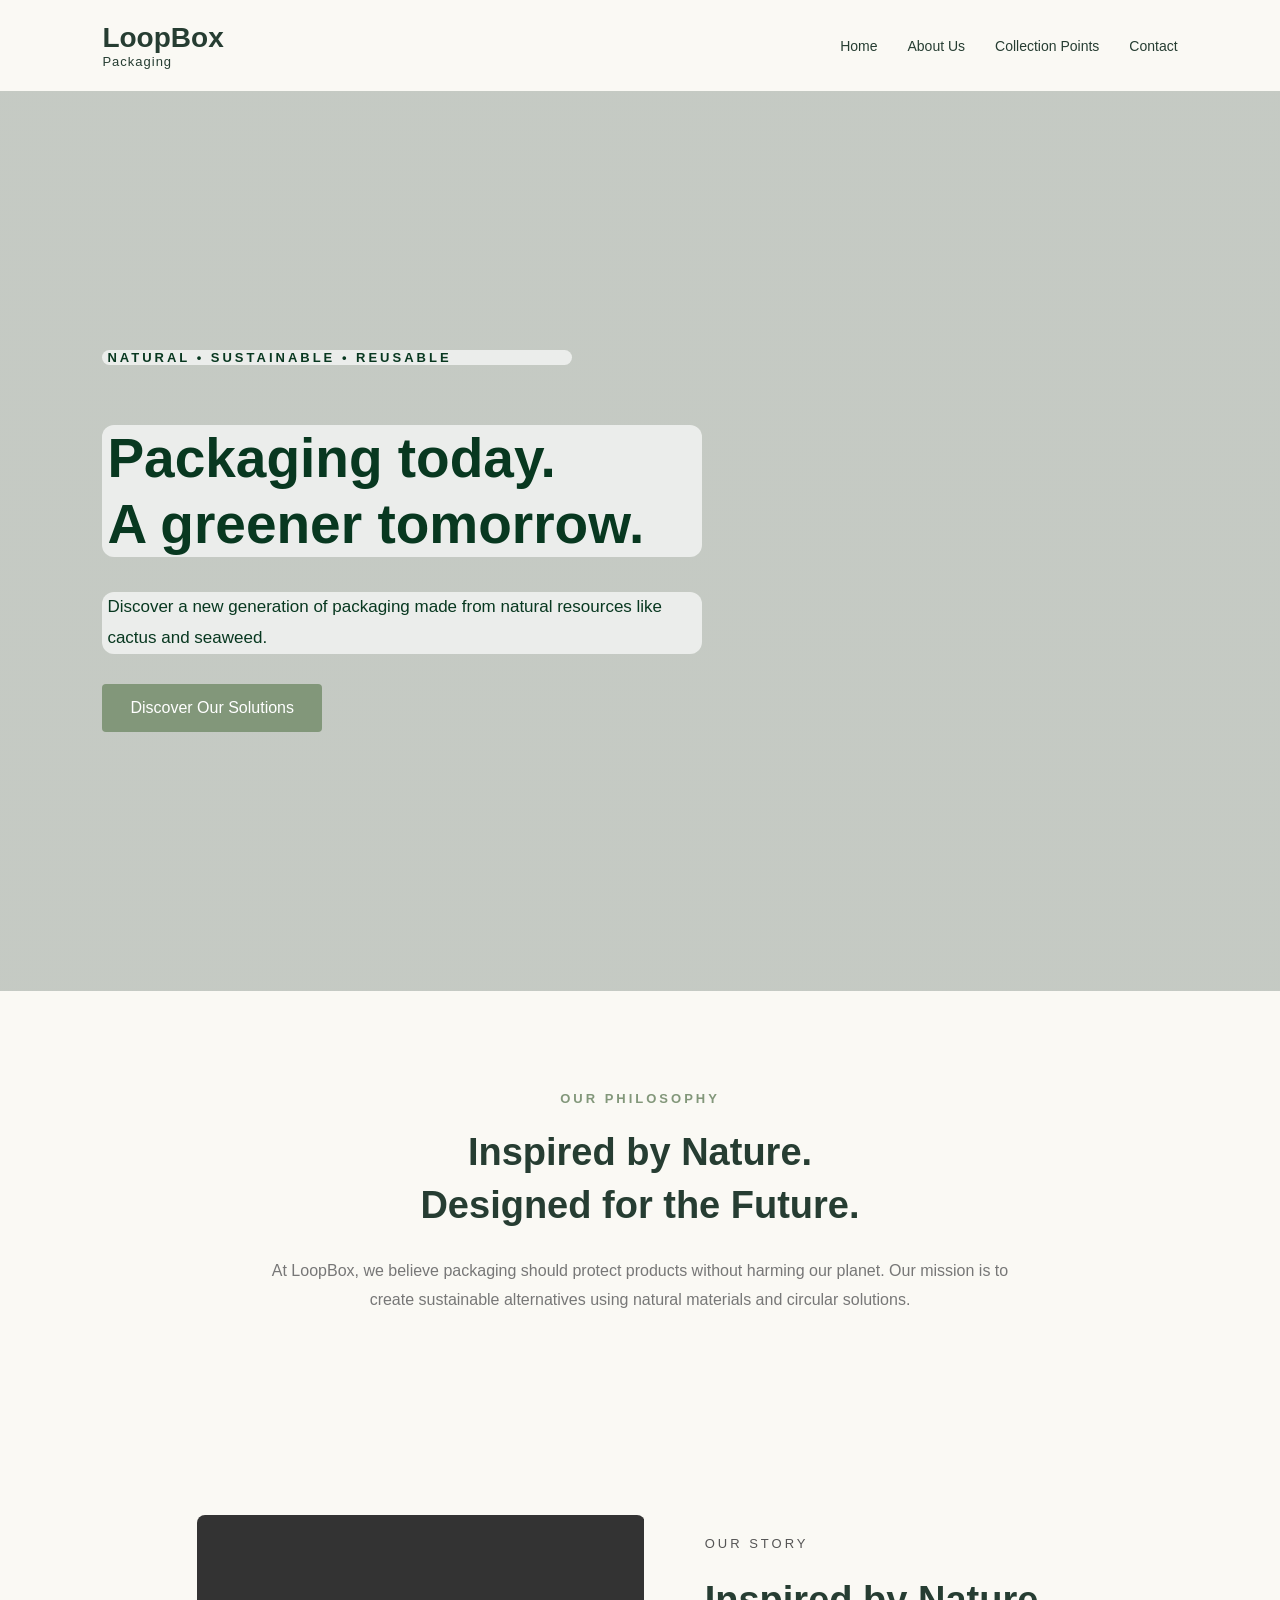
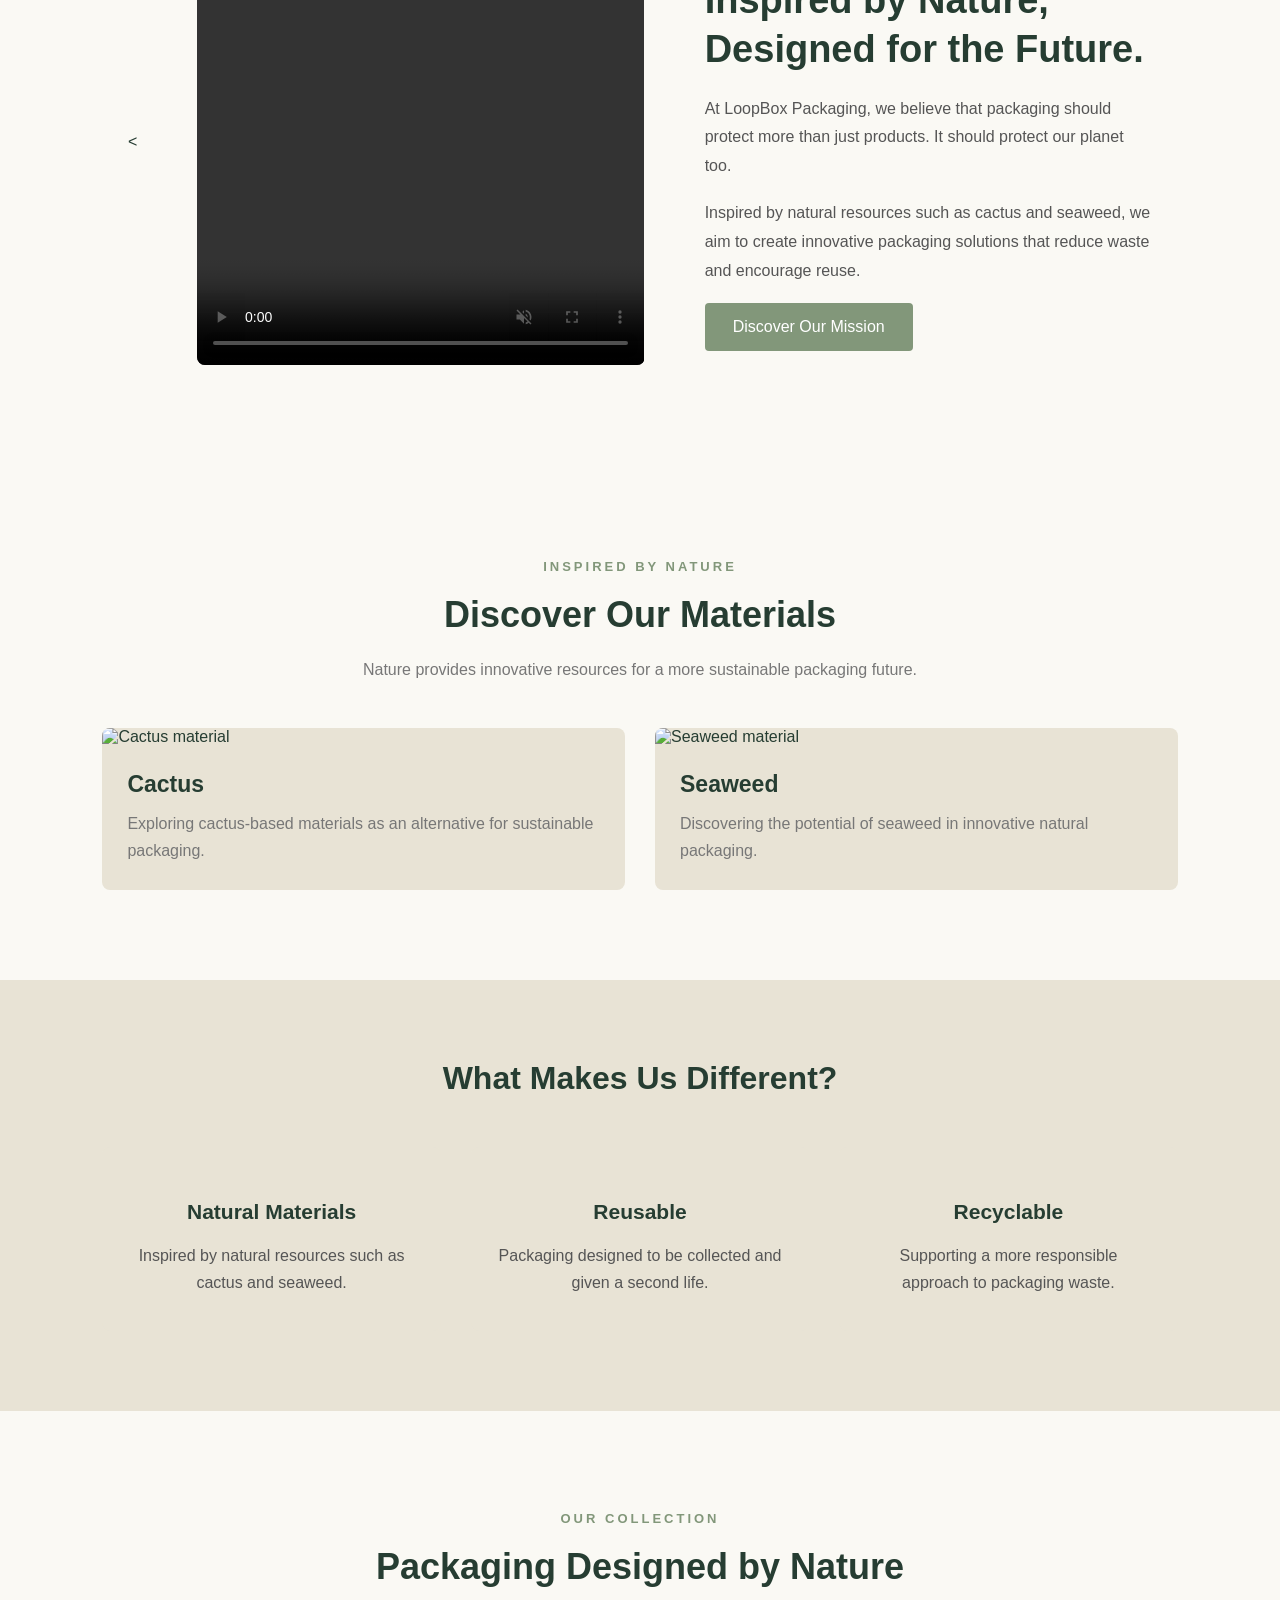
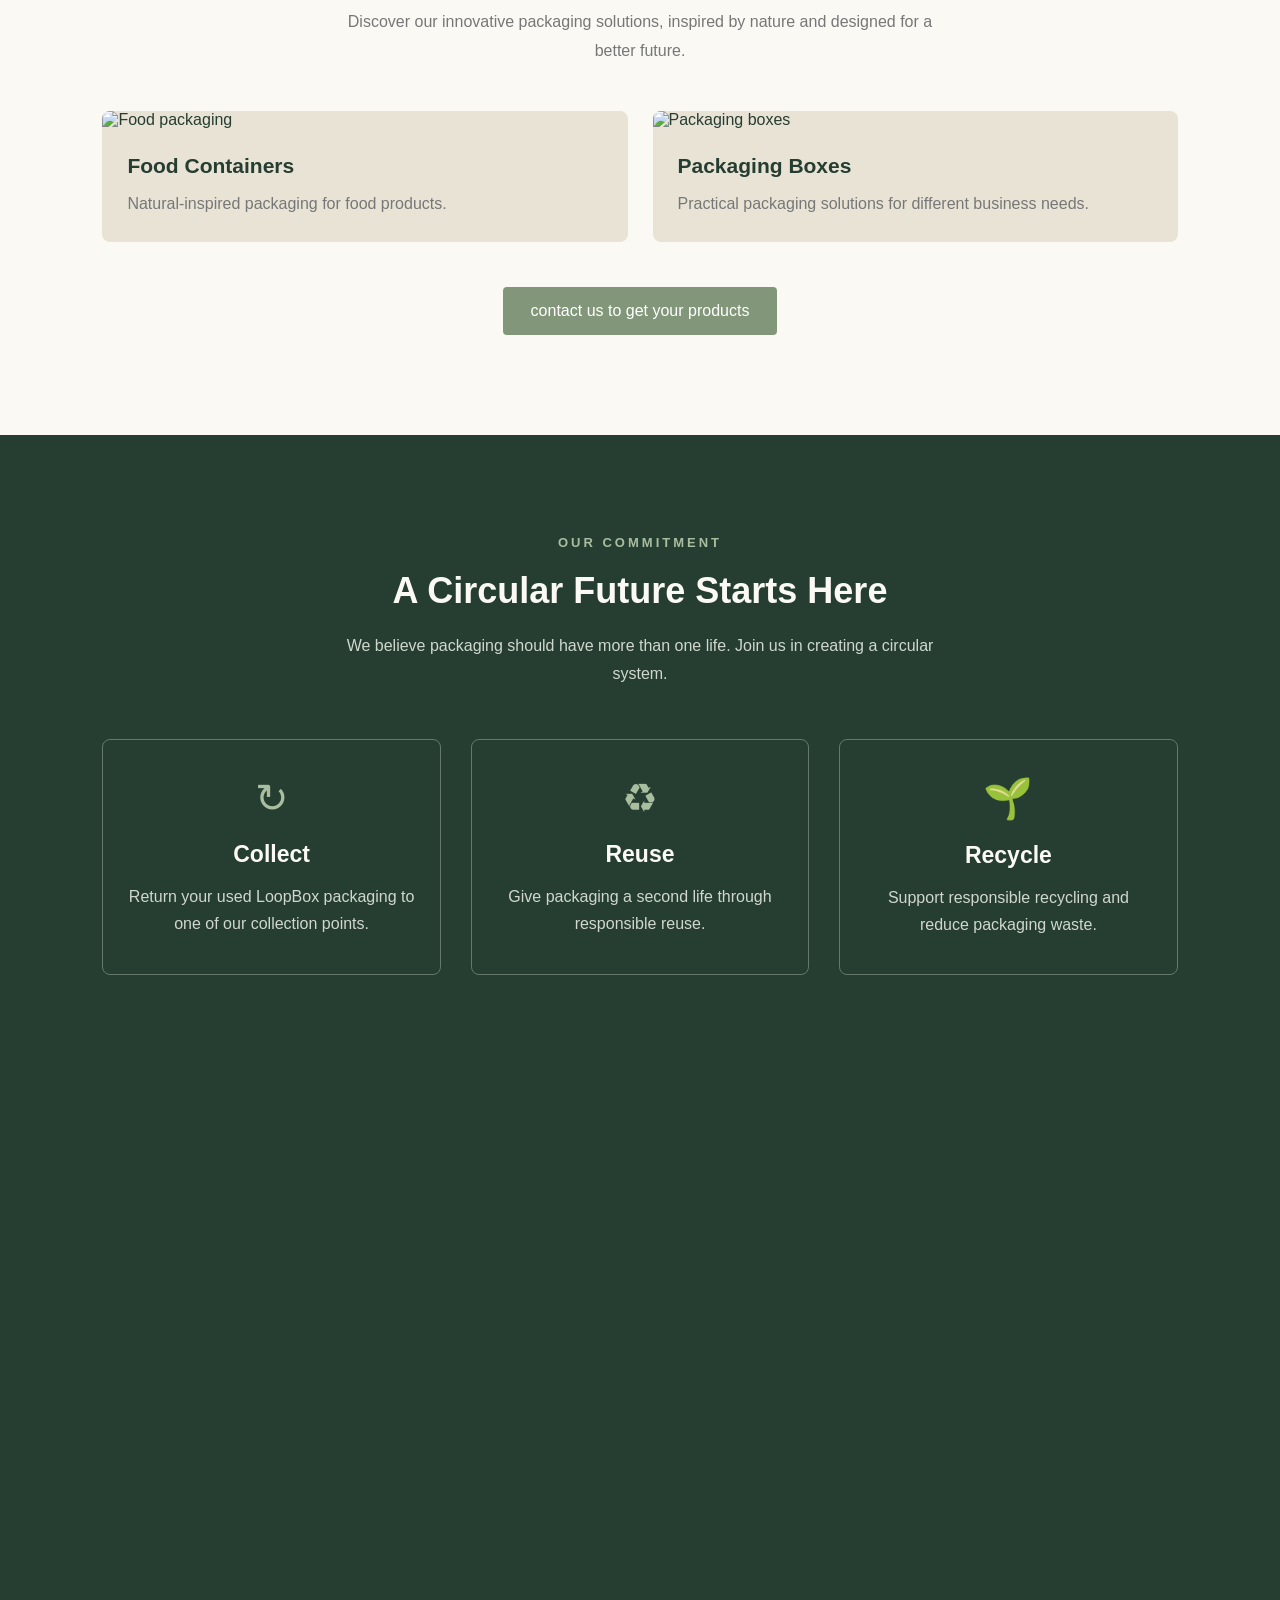
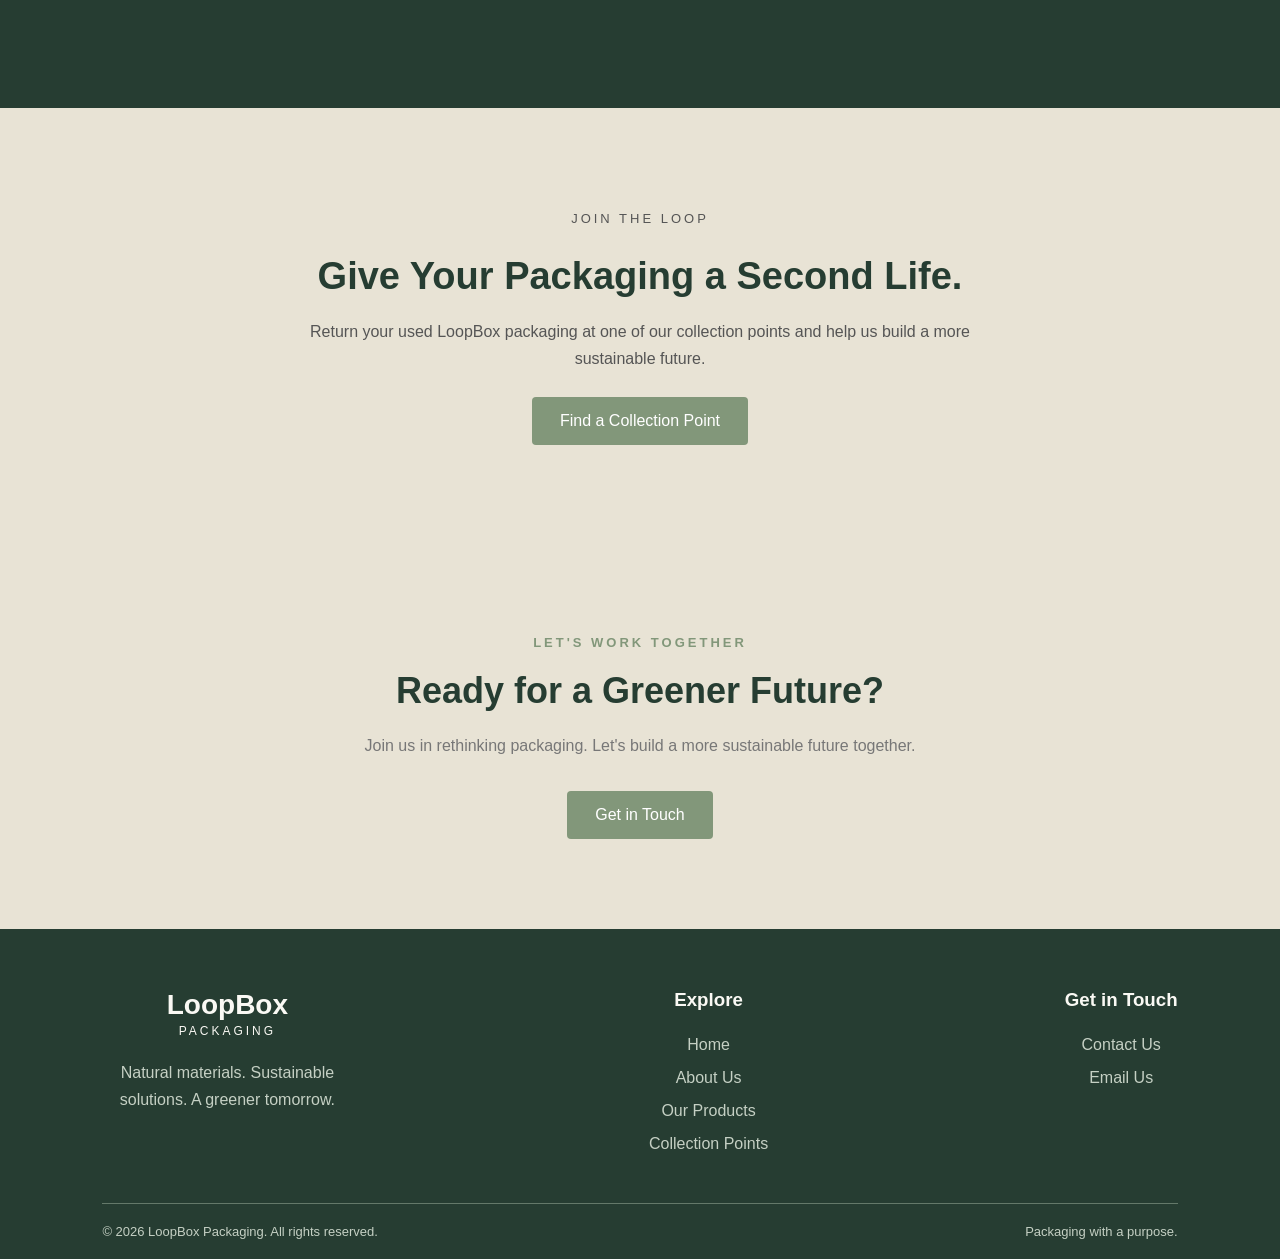
==== index.html @ 05e1ae44 "Add files via upload" ====
<!DOCTYPE html>
<html lang="en">

<head>
    <meta charset="UTF-8">
    <meta name="viewport" content="width=device-width, initial-scale=1.0">

    <title>LoopBox Packaging | Sustainable Packaging</title>

    <link rel="stylesheet" href="style.css">
</head>

<body>

    <!-- Navigation -->
    <header>
        <nav class="navbar">

            <a href="index.html" class="logo">
                LoopBox
                <span>Packaging</span>
            </a>

            <ul class="nav-links">
                <li><a href="index.html">Home</a></li>
                <li><a href="about.html">About Us</a></li>
                <li><a href="collection.html">Collection Points</a></li>
                <li><a href="contact.html">Contact</a></li>
            </ul>

        </nav>
    </header>


    <!-- Hero Section -->
    <main>

        <section class="hero">

            <div class="hero-content">

                <p class="subtitle">
                    NATURAL • SUSTAINABLE • REUSABLE
                </p>

                <h1>
                    Packaging today.
                    <br>
                    A greener tomorrow.
                </h1>

                <p class="hero-description">
                    Discover a new generation of packaging
                    made from natural resources like cactus
                    and seaweed.
                </p>

                <a href="products.html" class="btn">
                    Discover Our Solutions
                </a>

            </div>

        </section>


        <!-- Introduction -->
        <section class="intro">

            <p class="subtitle">OUR PHILOSOPHY</p>

            <h2>
                Inspired by Nature.
                <br>
                Designed for the Future.
            </h2>

            <p>
                At LoopBox, we believe packaging should
                protect products without harming our planet.
                Our mission is to create sustainable alternatives
                using natural materials and circular solutions.
            </p>

        </section>

<!-- About Us Section -->
<section class="about-section" id="about">

<<div class="about-image">
    <video autoplay muted loop playsinline controls>
        <source src="images/about.mp4" type="video/mp4">
        Your browser does not support this video.
    </video>
</div>
    <div class="about-content">
        <p class="section-subtitle">OUR STORY</p>

        <h2>Inspired by Nature, Designed for the Future.</h2>

        <p>
            At LoopBox Packaging, we believe that packaging
            should protect more than just products. It should
            protect our planet too.
        </p>

        <p>
            Inspired by natural resources such as cactus and
            seaweed, we aim to create innovative packaging
            solutions that reduce waste and encourage reuse.
        </p>

        <a href="#contact" class="btn">Discover Our Mission</a>
    </div>

</section>

<!-- Our Materials -->
<section class="materials">

    <p class="subtitle">INSPIRED BY NATURE</p>

    <h2>Discover Our Materials</h2>

    <p class="materials-description">
        Nature provides innovative resources
        for a more sustainable packaging future.
    </p>

    <div class="materials-container">

        <div class="material-card">
            <img src="images/cactus.jpg" alt="Cactus material">

            <div class="material-info">
                <h3>Cactus</h3>
                <p>
                    Exploring cactus-based materials
                    as an alternative for sustainable packaging.
                </p>
            </div>
        </div>

        <div class="material-card">
            <img src="images/seaweed.jpg" alt="Seaweed material">

            <div class="material-info">
                <h3>Seaweed</h3>
                <p>
                    Discovering the potential of seaweed
                    in innovative natural packaging.
                </p>
            </div>
        </div>

    </div>

</section>



 <!-- Our Values -->
        <section class="values">

            <h2>What Makes Us Different?</h2>

            <div class="values-container">

                <div class="value-card">
                    <h3>Natural Materials</h3>
                    <p>
                        Inspired by natural resources
                        such as cactus and seaweed.
                    </p>
                </div>

                <div class="value-card">
                    <h3>Reusable</h3>
                    <p>
                        Packaging designed to be
                        collected and given a second life.
                    </p>
                </div>

                <div class="value-card">
                    <h3>Recyclable</h3>
                    <p>
                        Supporting a more responsible
                        approach to packaging waste.
                    </p>
                </div>

            </div>

        </section>

    </main>

<!-- Our Products -->
<section class="products">

    <p class="subtitle">OUR COLLECTION</p>

    <h2>Packaging Designed by Nature</h2>

    <p class="products-description">
        Discover our innovative packaging solutions,
        inspired by nature and designed for a better future.
    </p>

    <div class="products-container">

        <div class="product-card">
            <img src="images/food.jpeg" alt="Food packaging">

            <div class="product-info">
                <h3>Food Containers</h3>
                <p>
                    Natural-inspired packaging
                    for food products.
                </p>
            </div>
        </div>

        <div class="product-card">
            <img src="images/box.jpeg" alt="Packaging boxes">

            <div class="product-info">
                <h3>Packaging Boxes</h3>
                <p>
                    Practical packaging solutions
                    for different business needs.
                </p>
            </div>
        </div>

    </div>

    <a href="contact.html" class="btn">
        contact us to get your products
    </a>

</section>


<!-- Circular Approach -->
<section class="circular">

    <p class="subtitle">OUR COMMITMENT</p>

    <h2>A Circular Future Starts Here</h2>

    <p class="circular-description">
        We believe packaging should have more than
        one life. Join us in creating a circular system.
    </p>

    <div class="circular-container">

        <div class="circular-card">
            <div class="circular-icon">↻</div>
            <h3>Collect</h3>
            <p>
                Return your used LoopBox packaging
                to one of our collection points.
            </p>
        </div>

        <div class="circular-card">
            <div class="circular-icon">♻</div>
            <h3>Reuse</h3>
            <p>
                Give packaging a second life
                through responsible reuse.
            </p>
        </div>

        <div class="circular-card">
            <div class="circular-icon">🌱</div>
            <h3>Recycle</h3>
            <p>
                Support responsible recycling
                and reduce packaging waste.
            </p>
        </div>

    </div>
<!-- Video Section -->
<section class="video-section">

    <video autoplay muted loop playsinline>
        <source src="images/video collection.mp4" type="video/mp4">
        Your browser does not support video.
    </video>

    <div class="video-overlay">
        <p>INSPIRED BY NATURE</p>
        <h2>A Better Way to Package.</h2>
    </div>

</section>

</section>
<!-- Collection Points Section -->
<section class="collection-section" id="collection-points">

    <div class="collection-content">
        <p class="section-subtitle">JOIN THE LOOP</p>

        <h2>Give Your Packaging a Second Life.</h2>

        <p>
            Return your used LoopBox packaging at one of our
            collection points and help us build a more sustainable future.
        </p>

        <a href="collection.html" class="btn">
            Find a Collection Point
        </a>
    </div>

</section>
<!-- Contact Section -->
<section class="contact-section">

    <p class="subtitle">LET'S WORK TOGETHER</p>

    <h2>Ready for a Greener Future?</h2>

    <p>
        Join us in rethinking packaging.
        Let's build a more sustainable future together.
    </p>

    <a href="contact.html" class="btn">
        Get in Touch
    </a>

</section>

    <!-- Footer -->
    
<!-- FOOTER -->
<footer class="footer">

    <div class="footer-container">

        <div class="footer-brand">
            <h2>LoopBox</h2>
            <span>PACKAGING</span>

            <p>
                Natural materials.
                Sustainable solutions.
                A greener tomorrow.
            </p>
        </div>

        <div class="footer-links">
            <h3>Explore</h3>
            <a href="index.html">Home</a>
            <a href="about.html">About Us</a>
            <a href="products.html">Our Products</a>
            <a href="collection-points.html">Collection Points</a>
        </div>

        <div class="footer-links">
            <h3>Get in Touch</h3>
            <a href="contact.html">Contact Us</a>
            <a href="mailto:info@loopbox.com">Email Us</a>
        </div>

    </div>

    <div class="footer-bottom">
        <p>© 2026 LoopBox Packaging. All rights reserved.</p>
        <p>Packaging with a purpose.</p>
    </div>

</footer>


</body>
</html>
---- style.css ----
/* GENERAL */
* {
    margin: 0;
    padding: 0;
    box-sizing: border-box;
}

body {
    font-family: Arial, sans-serif;
    background-color: #FAF9F4;
    color: #263D32;
}

/* NAVBAR */
.navbar {
    display: flex;
    justify-content: space-between;
    align-items: center;
    padding: 22px 8%;
    background-color: #FAF9F4;
}

.logo {
    text-decoration: none;
    color: #263D32;
    font-size: 27px;
    font-weight: bold;
}

.logo span {
    display: block;
    font-size: 13px;
    font-weight: normal;
    letter-spacing: 1px;
}

.nav-links {
    display: flex;
    list-style: none;
    gap: 30px;
}

.nav-links a {
    text-decoration: none;
    color: #263D32;
    font-size: 14px;
    transition: 0.3s;
}

.nav-links a:hover {
    color: #82977A;
}

/* HERO */
.hero {
    min-height: 600px;
    display: flex;
    align-items: center;
    padding: 80px 8%;
    margin-bottom: 100px;
    width: 100%;
    min-height: 100vh;
    margin:0%;

    background-image:
        linear-gradient(
            rgba(38, 61, 50, 0.25),
            rgba(38, 61, 50, 0.25)
        ),
        url("images/image.jpeg");

    background-size: cover;
    background-position: center;
}

.hero-content {
    max-width: 600px;
    color: white;
}

.subtitle {
    color: #82977A;
    font-size: 13px;
    letter-spacing: 3px;
    margin-bottom: 20px;
    font-weight: bold;
}

.hero .subtitle {
    color: #083820;
    background-color: #F5F7F6CC;
    margin-right: 130px;
    border-radius: 12px;
    padding-left: 5px;
}

.hero h1 {
    color:#083820;
    font-size: 55px;
    line-height: 1.2;
    margin-bottom: 35px;
    margin-top: 60px;
    background-color: #F5F7F6CC;
    border-radius: 12px;
    padding-left: 5px;
}


.hero-description {
    border-radius: 12px;
    color:#083820;
    font-size: 17px;
    line-height: 1.8;
    margin-bottom: 30px;
    background-color: #F5F7F6CC;
    padding-left: 5px;
}

/* BUTTON */
.btn {
    display: inline-block;
    background-color: #82977A;
    color: white;
    text-decoration: none;
    padding: 15px 28px;
    border-radius: 4px;
    transition: 0.3s;
}

.btn:hover {
    background-color: #263D32;
}

/* INTRODUCTION */
.intro {
    text-align: center;
    padding: 100px 20%;
}

.intro h2 {
    font-size: 38px;
    line-height: 1.4;
    margin-bottom: 25px;
}

.intro > p:last-child {
    color: #777;
    line-height: 1.8;
    font-size: 16px;
}

/* VALUES */
.values {
    background-color: #E8E3D5;
    padding: 80px 8%;
    text-align: center;
}

.values h2 {
    font-size: 32px;
    margin-bottom: 50px;
}

.values-container {
    display: flex;
    justify-content: center;
    gap: 30px;
}

.value-card {
    background-color: #FAF9F4;
    padding: 40px 25px;
    flex: 1;
    border-radius: 8px;
}

.value-card h3 {
    margin-bottom: 20px;
    font-size: 21px;
}

.value-card p {
    color: #777;
    line-height: 1.7;
}

/* FOOTER */
footer {
    background-color: #263D32;
    color: white;
    text-align: center;
    padding: 25px;
}

/* RESPONSIVE */
@media (max-width: 768px) {

    .navbar {
        flex-direction: column;
        gap: 20px;
    }

    .nav-links {
        flex-wrap: wrap;
        justify-content: center;
        gap: 15px;
    }

    .hero h1 {
        font-size: 38px;
    }

    .intro {
        padding: 70px 8%;
    }

    .values-container {
        flex-direction: column;
    }
}

/* MATERIALS */

.materials {
    padding: 90px 8%;
    text-align: center;
}

.materials h2 {
    font-size: 36px;
    margin-bottom: 20px;
}

.materials-description {
    color: #777;
    line-height: 1.7;
    margin-bottom: 45px;
}

.materials-container {
    display: flex;
    justify-content: center;
    gap: 30px;
}

.material-card {
    flex: 1;
    background-color: #E8E3D5;
    border-radius: 8px;
    overflow: hidden;
    text-align: left;
    transition: 0.3s;
}

.material-card:hover {
    transform: translateY(-5px);
}

.material-card img {
    width: 100%;
    height: 280px;
    object-fit: cover;
    padding: 0%;
}

.material-info {
    padding: 25px;
}

.material-info h3 {
    font-size: 23px;
    margin-bottom: 12px;
}

.material-info p {
    color: #777;
    line-height: 1.7;
}

@media (max-width: 768px) {
    .materials-container {
        flex-direction: column;
    }
}

/* CIRCULAR APPROACH */

.circular {
    padding: 100px 8%;
    text-align: center;
    background-color: #263D32;
    color: #FAF9F4;
}

.circular .subtitle {
    color: #A9BD9F;
}

.circular h2 {
    font-size: 36px;
    margin-bottom: 20px;
}

.circular-description {
    color: #D0D8CE;
    line-height: 1.8;
    max-width: 600px;
    margin: 0 auto 50px;
}

.circular-container {
    display: flex;
    justify-content: center;
    gap: 30px;
    margin-bottom: 50px;
}

.circular-card {
    flex: 1;
    padding: 35px 25px;
    border: 1px solid #64796A;
    border-radius: 8px;
    transition: 0.3s;
}

.circular-card:hover {
    background-color: #344F40;
    transform: translateY(-5px);
}

.circular-icon {
    font-size: 40px;
    margin-bottom: 20px;
    color: #A9BD9F;
}

.circular-card h3 {
    font-size: 23px;
    margin-bottom: 15px;
}

.circular-card p {
    color: #D0D8CE;
    line-height: 1.7;
}

.circular .btn {
    background-color: #82977A;
}

@media (max-width: 768px) {
    .circular-container {
        flex-direction: column;
    }

    .circular h2 {
        font-size: 29px;
    }
}

/* PRODUCTS */

.products {
    padding: 100px 8%;
    text-align: center;
    background-color: #FAF9F4;
}

.products h2 {
    font-size: 36px;
    margin-bottom: 20px;
}

.products-description {
    color: #777;
    line-height: 1.8;
    max-width: 600px;
    margin: 0 auto 45px;
}

.products-container {
    display: flex;
    justify-content: center;
    gap: 25px;
    margin-bottom: 45px;
}

.product-card {
    flex: 1;
    background-color: #E8E3D5;
    border-radius: 8px;
    overflow: hidden;
    text-align: left;
    transition: 0.3s;
}

.product-card:hover {
    transform: translateY(-6px);
}

.product-card img {
    width: 100%;
    height: 250px;
    object-fit: cover;
}

.product-info {
    padding: 25px;
}

.product-info h3 {
    font-size: 21px;
    margin-bottom: 12px;
}

.product-info p {
    color: #777;
    line-height: 1.7;
}

@media (max-width: 768px) {
    .products-container {
        flex-direction: column;
    }
}

/* CONTACT SECTION */

.contact-section {
    padding: 90px 8%;
    text-align: center;
    background-color: #E8E3D5;
}

.contact-section h2 {
    font-size: 36px;
    margin-bottom: 20px;
}

.contact-section p:not(.subtitle) {
    color: #777;
    line-height: 1.8;
    margin-bottom: 30px;
}

/* FOOTER */

.footer {
    background-color: #263D32;
    color: #FAF9F4;
    padding: 60px 8% 20px;
}

.footer-container {
    display: flex;
    justify-content: space-between;
    gap: 40px;
    margin-bottom: 50px;
}

.footer-brand h2 {
    font-size: 28px;
}

.footer-brand span {
    font-size: 12px;
    letter-spacing: 3px;
}

.footer-brand p {
    color: #C5D0C4;
    line-height: 1.7;
    margin-top: 20px;
    max-width: 250px;
}

.footer-links {
    display: flex;
    flex-direction: column;
    gap: 15px;
}

.footer-links h3 {
    margin-bottom: 10px;
}

.footer-links a {
    color: #C5D0C4;
    text-decoration: none;
    transition: 0.3s;
}

.footer-links a:hover {
    color: white;
}

.footer-bottom {
    border-top: 1px solid #64796A;
    padding-top: 20px;
    display: flex;
    justify-content: space-between;
    color: #C5D0C4;
    font-size: 13px;
}

@media (max-width: 768px) {
    .footer-container {
        flex-direction: column;
    }

    .footer-bottom {
        flex-direction: column;
        gap: 12px;
    }
}

/* VIDEO SECTION */

.video-section {
    position: relative;
    width: 300px;
    height: 533px;
    margin: 50px auto;
    overflow: hidden;
    border-radius: 20px;
}

.video-section video {
    width: 100%;
    height: 100%;
    object-fit: cover;
}
.collection-section {
    padding: 100px 10%;
    background-color: #E8E3D5;
    text-align: center;
}

.collection-content {
    max-width: 700px;
    margin: auto;
}

.collection-content h2 {
    font-size: 38px;
    color: #263D32;
    margin: 20px 0;
}

.collection-content p {
    color: #555;
    line-height: 1.7;
    margin-bottom: 25px;
}

.section-subtitle {
    letter-spacing: 3px;
    color: #82977A;
    font-size: 13px;
}

.collection-hero {
    background-color: #263D32;
    color: white;
    text-align: center;
    padding: 100px 20px;
}

.collection-hero h1 {
    font-size: 42px;
    margin: 15px 0;
}

.collection-hero p {
    line-height: 1.7;
}

.locations-section {
    padding: 70px 10%;
    text-align: center;
}

.locations-section h2 {
    color: #263D32;
    font-size: 32px;
    margin-bottom: 15px;
}

.locations-container {
    display: flex;
    gap: 30px;
    margin-top: 40px;
    text-align: left;
}

.locations-list,
.map-container {
    flex: 1;
}

.location-card {
    background: #FAF9F4;
    padding: 20px;
    margin: 15px 0;
    border-radius: 10px;
    border: 1px solid #E8E3D5;
}

.location-card h4 {
    color: #263D32;
    margin-bottom: 8px;
}

#map {
    height: 400px;
    width: 100%;
    border-radius: 12px;
    overflow: hidden;
    z-index: 1;
}

@media (max-width: 768px) {
    .locations-container {
        flex-direction: column;
    }
}.location-card {
    cursor: pointer;
    transition: 0.3s ease;
}

.location-card:hover {
    transform: translateY(-4px);
    border-color: #82977A;
    background-color: #f0f1e9;
}

.location-card span {
    color: #82977A;
    font-size: 14px;
    font-weight: bold;
}

.main-header {
    background-color: #FAF9F4;
    padding: 20px 8%;
    position: sticky;
    top: 0;
    z-index: 1000;
}

.navbar {
    display: flex;
    justify-content: space-between;
    align-items: center;
}

.logo {
    font-size: 28px;
    font-weight: bold;
    color: #263D32;
    text-decoration: none;
}

.nav-links {
    display: flex;
    align-items: center;
    gap: 30px;
    list-style: none;
}

.nav-links a {
    text-decoration: none;
    color: #263D32;
    font-size: 14px;
    transition: 0.3s;
}

.nav-links a:hover,
.nav-links a.active {
    color: #82977A;
}

.about-section {
    display: flex;
    align-items: center;
    gap: 60px;
    padding: 100px 10%;
    background-color: #FAF9F4;
}

.about-image {
    flex: 1;
}

.about-image img {
    width: 100%;
    height: 450px;
    object-fit: cover;
    border-radius: 8px;
}

.about-content {
    flex: 1;
}

.about-content h2 {
    color: #263D32;
    font-size: 38px;
    margin: 20px 0;
    line-height: 1.3;
}

.about-content p {
    color: #555;
    line-height: 1.8;
    margin-bottom: 18px;
}

@media (max-width: 768px) {
    .about-section {
        flex-direction: column;
        padding: 60px 7%;
    }

    .about-image img {
        height: 300px;
    }
}
.about-image video {
    width: 100%;
    height: 450px;
    object-fit: cover;
    border-radius: 8px;
}

/* CONTACT PAGE */

.contact-hero {
    background-color: #263D32;
    color: white;
    text-align: center;
    padding: 90px 20px;
}

.contact-hero h1 {
    font-size: 42px;
    margin: 20px 0;
}

.contact-hero p {
    line-height: 1.7;
}

.contact-page {
    display: grid;
    grid-template-columns: 1fr 1.2fr;
    gap: 70px;
    padding: 90px 10%;
    background-color: #FAF9F4;
}

.contact-info h2,
.contact-form-container h2 {
    color: #263D32;
    font-size: 30px;
    margin: 15px 0 25px;
}

.contact-info > p {
    color: #666;
    line-height: 1.8;
}

.contact-detail {
    margin-top: 35px;
}

.contact-detail h4 {
    color: #263D32;
    margin-bottom: 8px;
}

.contact-detail p {
    color: #666;
}

.contact-form-container {
    background-color: #E8E3D5;
    padding: 35px;
    border-radius: 10px;
}

#contactForm {
    display: flex;
    flex-direction: column;
    gap: 12px;
}

#contactForm label {
    color: #263D32;
    font-size: 14px;
    font-weight: 600;
}

#contactForm input,
#contactForm textarea {
    padding: 13px;
    border: 1px solid #d5d0c3;
    border-radius: 5px;
    background-color: #FAF9F4;
    font-family: inherit;
    font-size: 14px;
    outline: none;
}

#contactForm input:focus,
#contactForm textarea:focus {
    border-color: #82977A;
}

#contactForm textarea {
    resize: vertical;
}

#contactForm button {
    border: none;
    cursor: pointer;
    margin-top: 10px;
}

@media (max-width: 768px) {
    .contact-page {
        grid-template-columns: 1fr;
        padding: 60px 7%;
        gap: 40px;
    }

    .contact-hero h1 {
        font-size: 32px;
    }
}

/* ABOUT PAGE */

.about-hero {
    background-color: #263D32;
    color: white;
    text-align: center;
    padding: 100px 20px;
}

.about-hero h1 {
    font-size: 45px;
    line-height: 1.3;
    margin: 20px 0;
}

.about-hero p {
    line-height: 1.7;
}

.about-story {
    display: flex;
    align-items: center;
    gap: 60px;
    padding: 100px 10%;
    background-color: #FAF9F4;
}

.story-image,
.story-content {
    flex: 1;
}

.story-image video {
    width: 100%;
    height: 430px;
    object-fit: cover;
    border-radius: 8px;
}

.story-content h2 {
    color: #263D32;
    font-size: 38px;
    margin: 20px 0;
}

.story-content p {
    color: #555;
    line-height: 1.8;
    margin-bottom: 18px;
}

.about-mission {
    padding: 90px 15%;
    text-align: center;
    background-color: #E8E3D5;
}

.about-mission h2 {
    color: #263D32;
    font-size: 38px;
    max-width: 750px;
    margin: 20px auto;
}

.about-mission > p:last-child {
    color: #555;
    line-height: 1.8;
    max-width: 650px;
    margin: auto;
}

.about-values {
    padding: 90px 10%;
    text-align: center;
    background-color: #FAF9F4;
}

.about-values h2 {
    color: #263D32;
    font-size: 36px;
    margin: 20px 0 45px;
}

.values-container {
    display: grid;
    grid-template-columns: repeat(3, 1fr);
    gap: 30px;
}

.value-card {
    padding: 35px 25px;
    background-color: #E8E3D5;
    border-radius: 8px;
}

.value-card span {
    color: #82977A;
    font-size: 28px;
    font-weight: bold;
}

.value-card h3 {
    color: #263D32;
    margin: 18px 0;
}

.value-card p {
    color: #555;
    line-height: 1.7;
}

@media (max-width: 768px) {
    .about-story {
        flex-direction: column;
        padding: 60px 7%;
    }

    .story-image video {
        height: 300px;
    }

    .values-container {
        grid-template-columns: 1fr;
    }

    .about-hero h1 {
        font-size: 32px;
    }
}
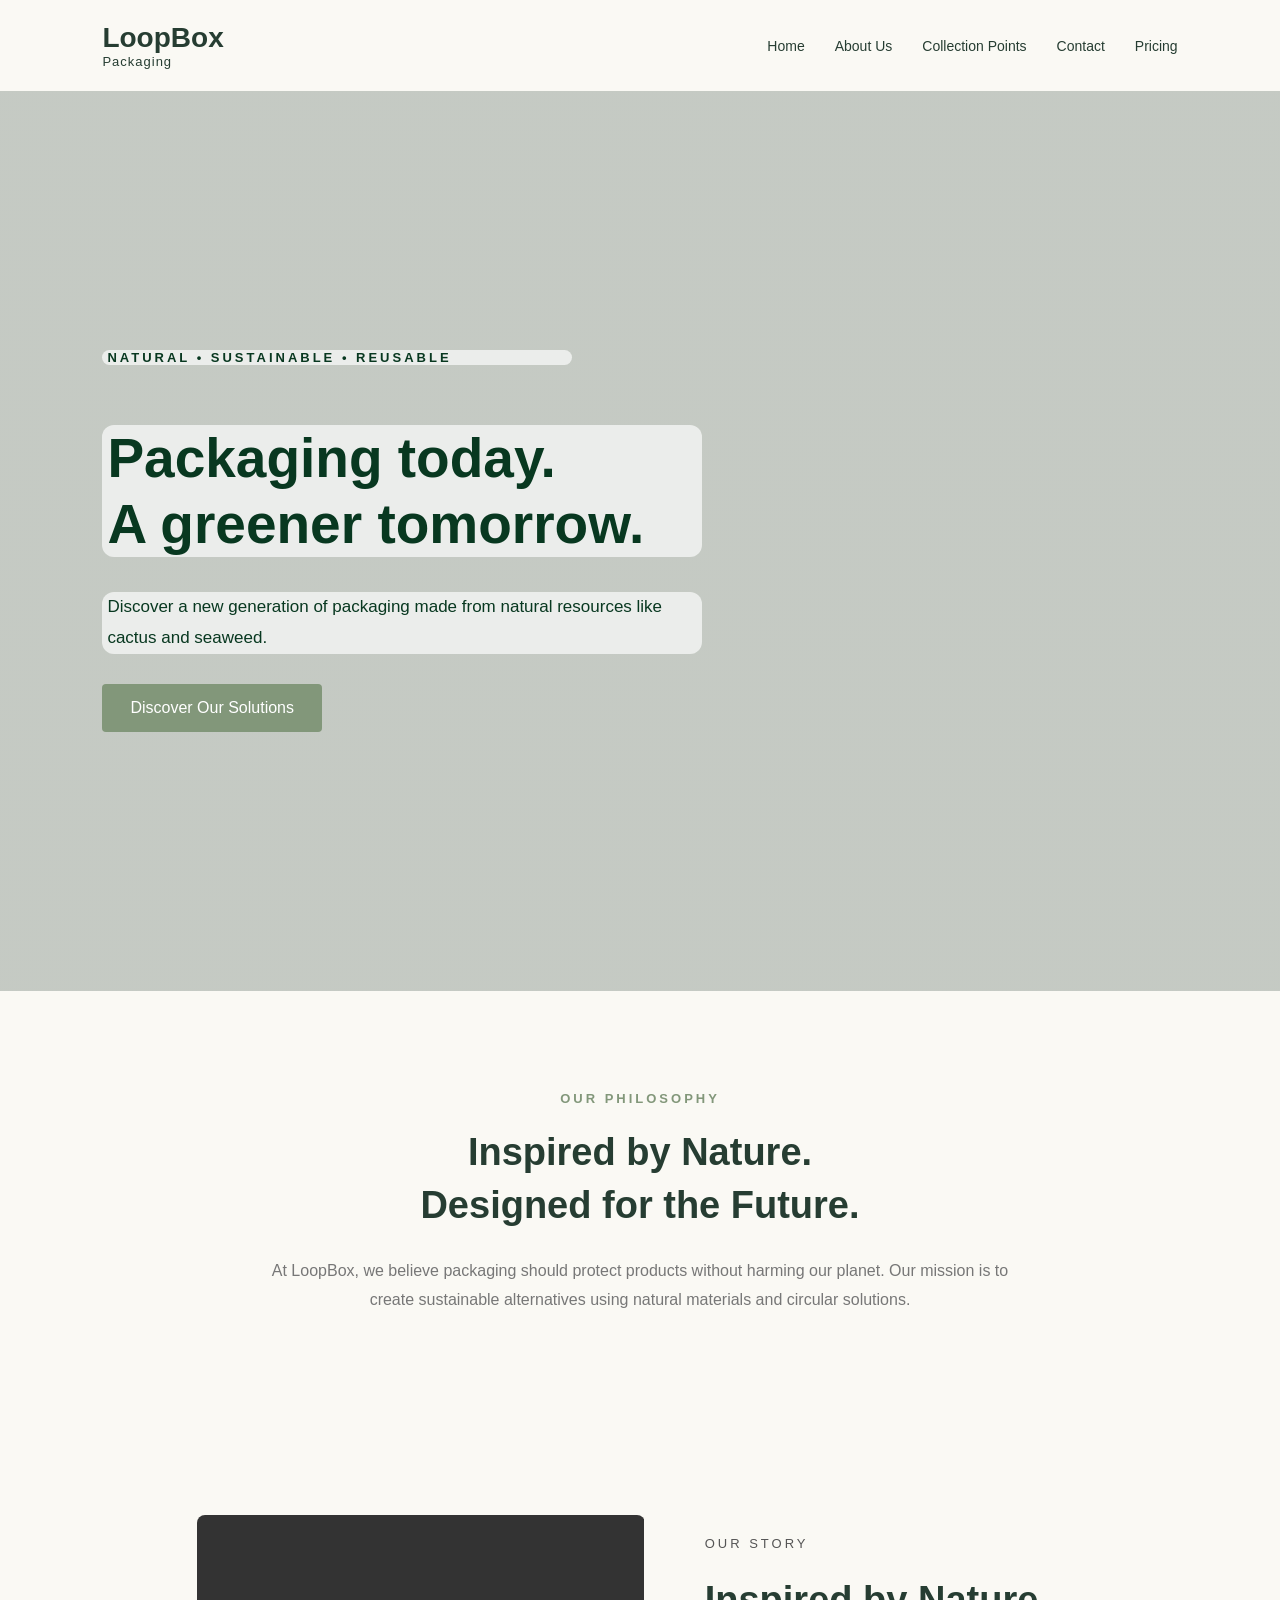
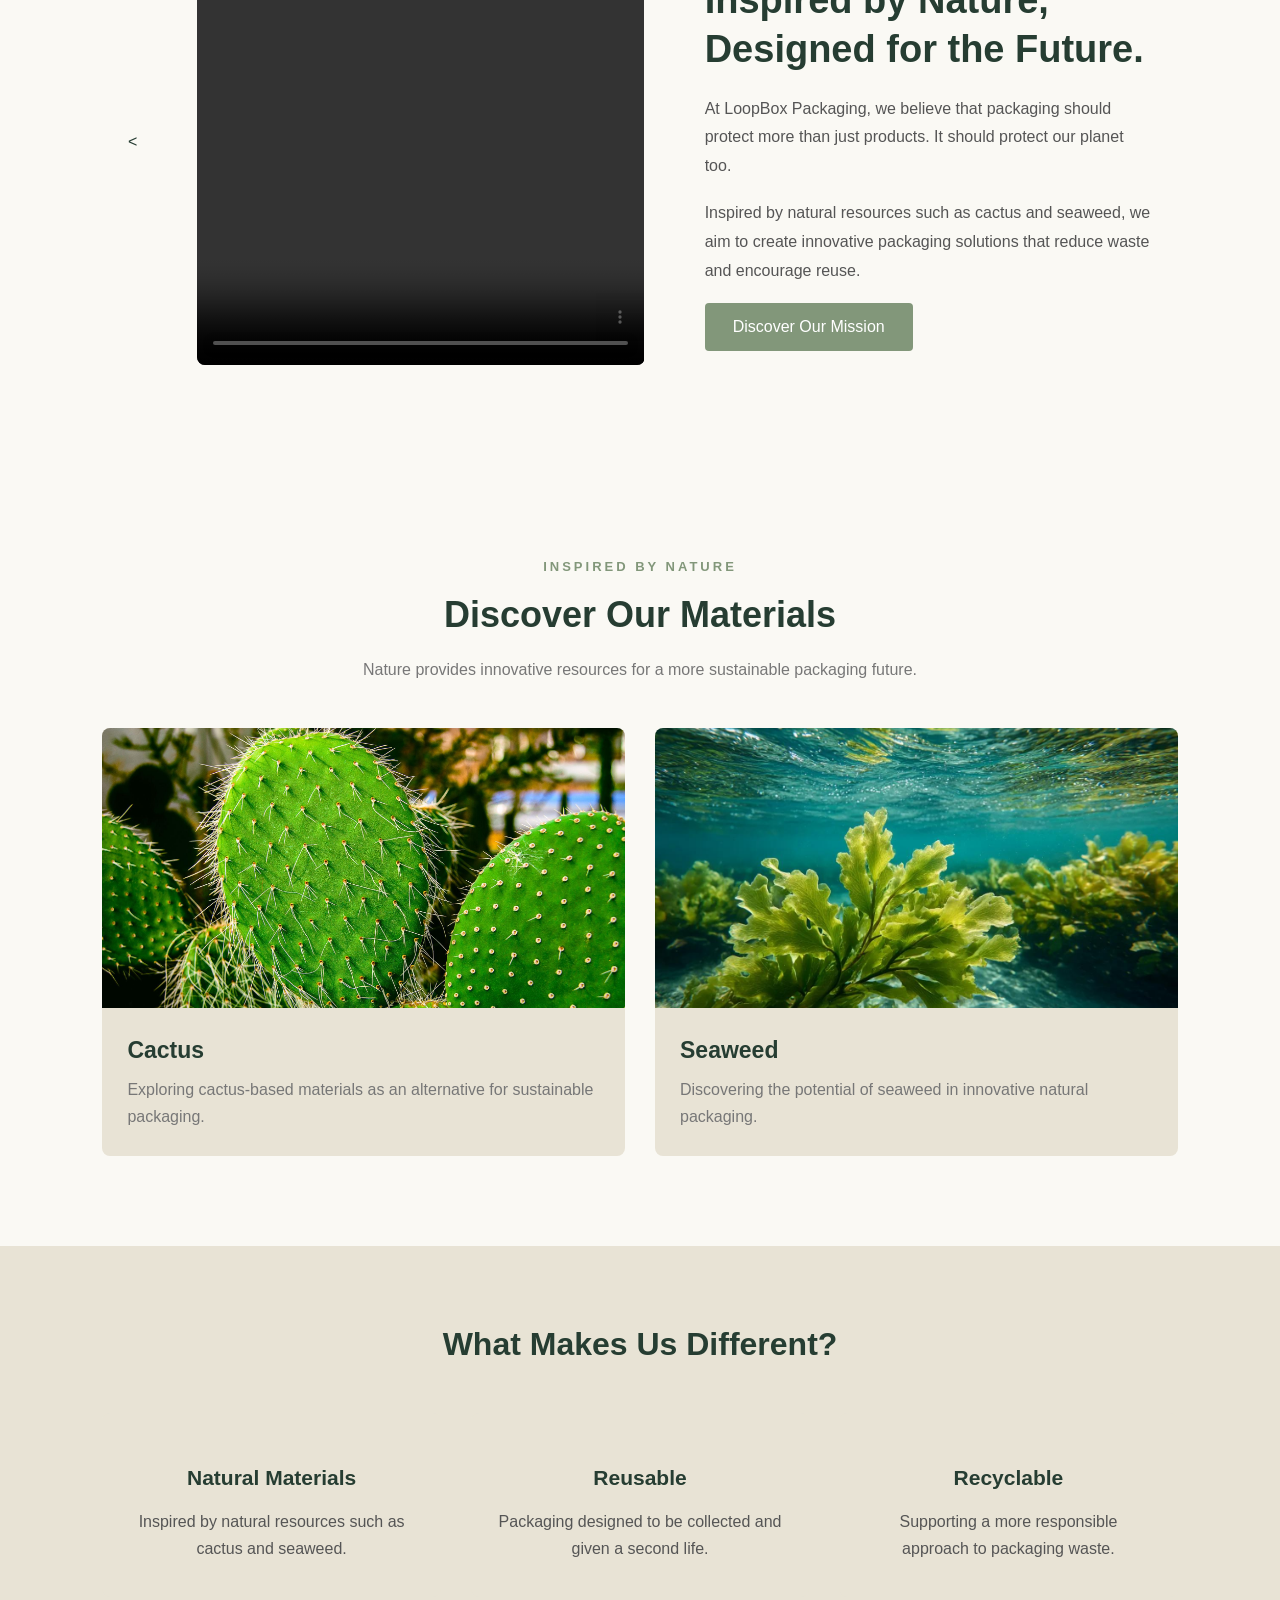
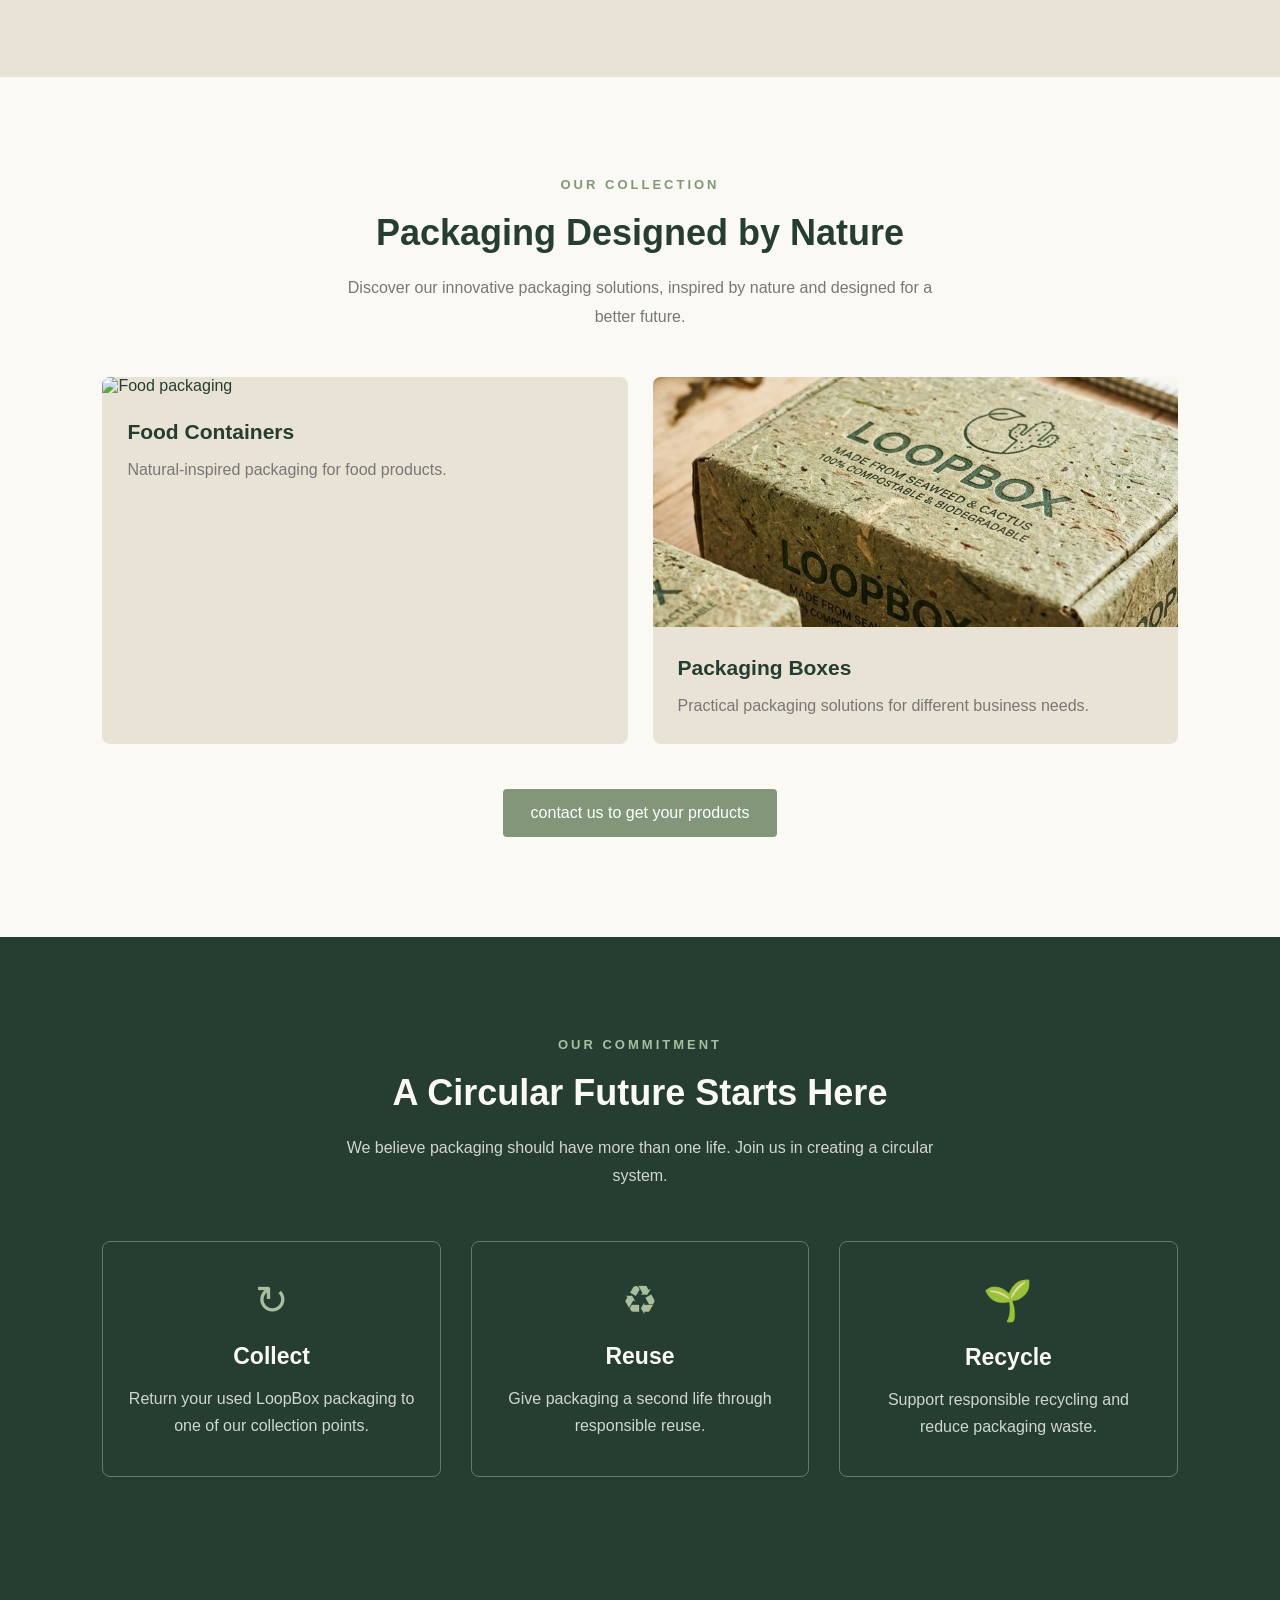
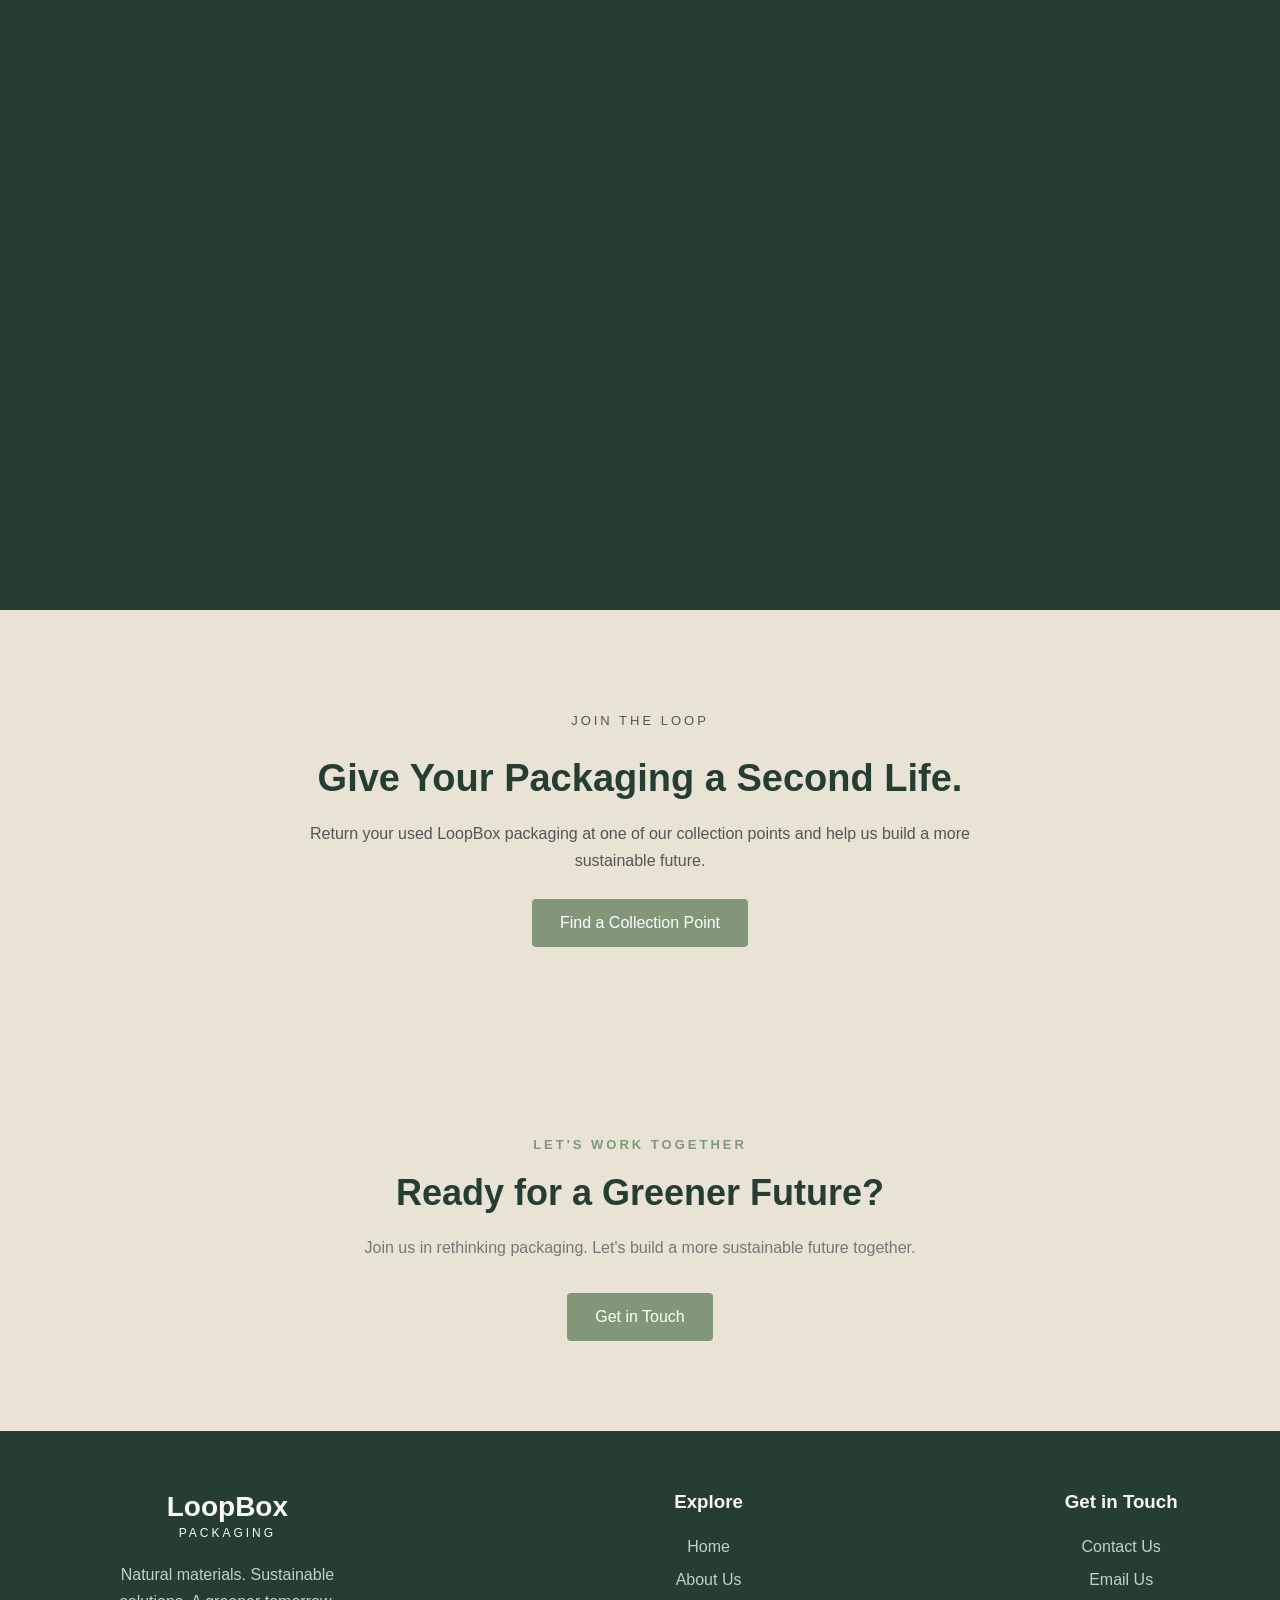
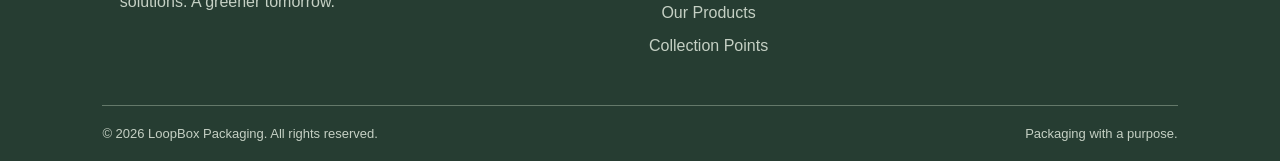
==== commit b5e798cd: "Add files via upload" ====
--- a/index.html
+++ b/index.html
@@ -27,8 +27,8 @@
                 <li><a href="about.html">About Us</a></li>
                 <li><a href="collection.html">Collection Points</a></li>
                 <li><a href="contact.html">Contact</a></li>
+                <li><a href="pricing.html">Pricing</a></li>
             </ul>
-
         </nav>
     </header>
 
@@ -90,7 +90,7 @@
 
 <<div class="about-image">
     <video autoplay muted loop playsinline controls>
-        <source src="images/about.mp4" type="video/mp4">
+        <source src="about.mp4" type="video/mp4">
         Your browser does not support this video.
     </video>
 </div>
@@ -131,7 +131,7 @@
     <div class="materials-container">
 
         <div class="material-card">
-            <img src="images/cactus.jpg" alt="Cactus material">
+            <img src="cactus.jpg" alt="Cactus material">
 
             <div class="material-info">
                 <h3>Cactus</h3>
@@ -143,7 +143,7 @@
         </div>
 
         <div class="material-card">
-            <img src="images/seaweed.jpg" alt="Seaweed material">
+            <img src="seaweed.jpg" alt="Seaweed material">
 
             <div class="material-info">
                 <h3>Seaweed</h3>
@@ -212,7 +212,7 @@
     <div class="products-container">
 
         <div class="product-card">
-            <img src="images/food.jpeg" alt="Food packaging">
+            <img src="food.jpeg" alt="Food packaging">
 
             <div class="product-info">
                 <h3>Food Containers</h3>
@@ -224,7 +224,7 @@
         </div>
 
         <div class="product-card">
-            <img src="images/box.jpeg" alt="Packaging boxes">
+            <img src="box.jpeg" alt="Packaging boxes">
 
             <div class="product-info">
                 <h3>Packaging Boxes</h3>
@@ -290,7 +290,7 @@
 <section class="video-section">
 
     <video autoplay muted loop playsinline>
-        <source src="images/video collection.mp4" type="video/mp4">
+        <source src="video-collection.mp4" type="video/mp4">
         Your browser does not support video.
     </video>
 
@@ -362,7 +362,7 @@
             <a href="index.html">Home</a>
             <a href="about.html">About Us</a>
             <a href="products.html">Our Products</a>
-            <a href="collection-points.html">Collection Points</a>
+            <a href="collection.html">Collection Points</a>
         </div>
 
         <div class="footer-links">
--- a/style.css
+++ b/style.css
@@ -970,3 +970,111 @@
         font-size: 32px;
     }
 }
+
+/* PRICING PAGE */
+
+.pricing-hero {
+    background-color: #263D32;
+    color: white;
+    text-align: center;
+    padding: 90px 20px;
+}
+
+.pricing-hero h1 {
+    font-size: 45px;
+    margin: 20px 0;
+}
+
+.pricing-hero p {
+    line-height: 1.7;
+}
+
+.pricing-page {
+    padding: 80px 10%;
+    background-color: #FAF9F4;
+}
+
+.pricing-main {
+    text-align: center;
+    max-width: 700px;
+    margin: 0 auto 70px;
+}
+
+.pricing-main h2 {
+    color: #263D32;
+    font-size: 55px;
+    margin: 20px 0 5px;
+}
+
+.pricing-main h2 span {
+    color: #82977A;
+}
+
+.per-unit {
+    color: #82977A;
+    font-size: 15px;
+}
+
+.pricing-text {
+    color: #666;
+    line-height: 1.8;
+    margin-top: 25px;
+}
+
+.pricing-factors {
+    display: grid;
+    grid-template-columns: repeat(3, 1fr);
+    gap: 25px;
+}
+
+.pricing-factor {
+    background-color: #E8E3D5;
+    padding: 35px 25px;
+    border-radius: 8px;
+}
+
+.pricing-factor span {
+    color: #82977A;
+    font-size: 25px;
+    font-weight: bold;
+}
+
+.pricing-factor h3 {
+    color: #263D32;
+    margin: 20px 0 12px;
+}
+
+.pricing-factor p {
+    color: #666;
+    line-height: 1.7;
+}
+
+.pricing-cta {
+    text-align: center;
+    margin-top: 80px;
+}
+
+.pricing-cta h2 {
+    color: #263D32;
+    font-size: 32px;
+    margin-bottom: 15px;
+}
+
+.pricing-cta p {
+    color: #666;
+    margin-bottom: 25px;
+}
+
+@media (max-width: 768px) {
+    .pricing-factors {
+        grid-template-columns: 1fr;
+    }
+
+    .pricing-main h2 {
+        font-size: 42px;
+    }
+
+    .pricing-hero h1 {
+        font-size: 34px;
+    }
+}
